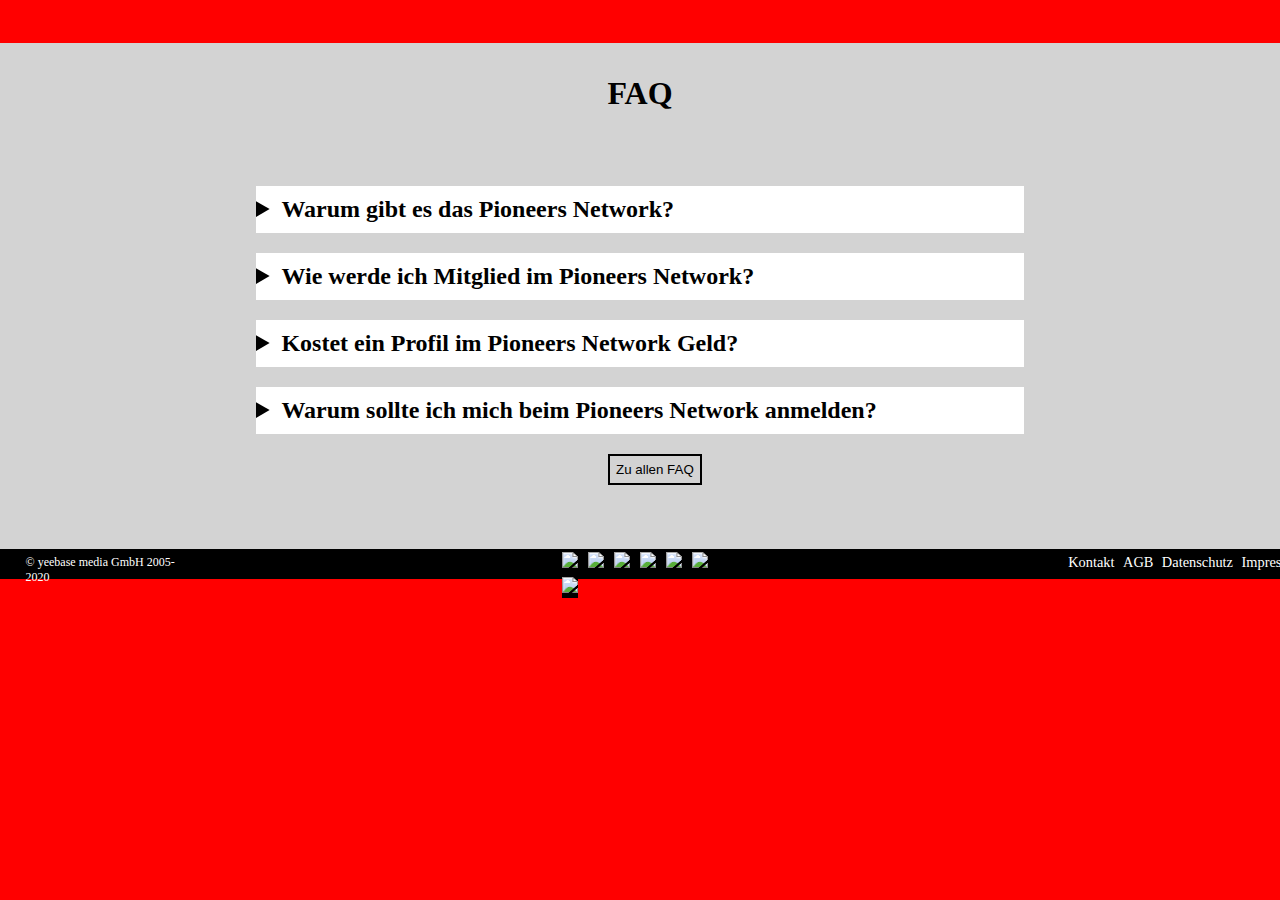
==== index.html @ 5362b107 "implemented footer and faq" ====
<!DOCTYPE html>
<html lang="en">
<head>
    <meta charset="UTF-8">
    <meta name="viewport" content="width=device-width, initial-scale=1.0">
    <meta http-equiv="X-UA-Compatible" content="ie=edge">
    <script src="script.js"></script>
    <title>Document</title>
</head>
<body>
    
</body>
</html>
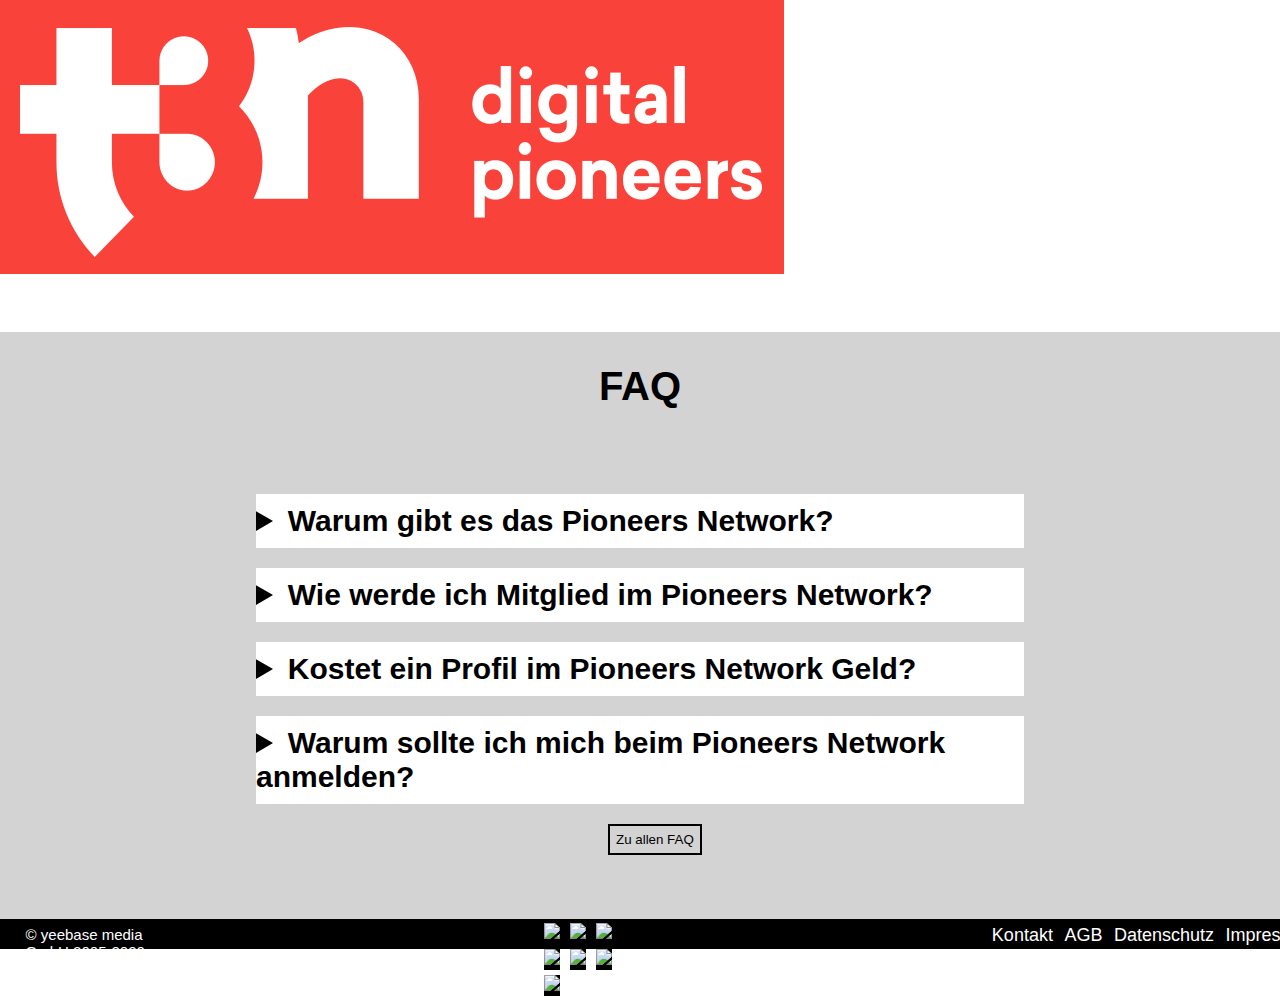
==== commit 4af01920: "removed minimal css-path issus" ====
--- a/index.html
+++ b/index.html
@@ -4,10 +4,10 @@
     <meta charset="UTF-8">
     <meta name="viewport" content="width=device-width, initial-scale=1.0">
     <meta http-equiv="X-UA-Compatible" content="ie=edge">
-    <script src="script.js"></script>
+    <link rel="stylesheet" type='text/css' href="./css/style.css">
     <title>Document</title>
 </head>
 <body>
-    
+    <script src="./js/app.js"></script>
 </body>
 </html>--- a/css/style.css
+++ b/css/style.css
@@ -0,0 +1,116 @@
+* {
+  box-sizing: content-box;
+}
+html {
+  font-size: 20px;
+}
+body {
+  font-size: 1rem;
+  margin: 0;
+  padding: 0;
+  font-family: sans-serif;
+  max-width: 100%;
+  width: 100%;
+}
+@media screen and (max-width: 479px) {
+  nav {
+    max-width: 100%;
+    height: 3.5rem;
+    padding: 0px 1rem;
+    background-color: #f9423a;
+    display: flex;
+    justify-content: space-between;
+  }
+  #logoDiv {
+    height: 3.5rem;
+    width: 5rem;
+    overflow: hidden;
+  }
+  #loginDiv {
+    height: 3.5rem;
+    width: 9rem;
+    background-color: green;
+  }
+  #logoFoto {
+    float: left;
+    width: 5.1rem;
+    height: 1.8rem;
+    padding-top: 17px;
+  }
+}
+#faq {
+  background-color: lightgrey;
+  margin: 0 auto;
+}
+#faq .faq-heading {
+  text-align: center;
+  font-size: 2rem;
+  padding: 2.5% 0;
+}
+#faq details {
+  background-color: white;
+  width: 60%;
+  margin: 0 auto 20px ;
+}
+#faq details summary {
+  font-size: 1.5rem;
+  padding: 10px 0;
+  font-weight: bold;
+}
+#faq details p {
+  margin-bottom: 30px;
+  padding: 10px 10px 40px 30px;
+  font-size: 1.1rem;
+}
+#faq details:hover {
+  margin-top: 10px;
+}
+#faq button {
+  border: 2px solid black;
+  background-color: inherit;
+  padding: 6px;
+  margin-left: auto;
+  margin-left: 47.5%;
+  margin-bottom: 5%;
+}
+#faq button:hover {
+  background-color: #252525;
+  color: white;
+  cursor: pointer;
+}
+#footer {
+  width: 100%;
+  background-color: black;
+  height: 30px;
+  display: flex;
+}
+#footer .footer-copyright {
+  color: white;
+  margin-top: 0.5%;
+  margin-left: 2%;
+  font-size: 0.75rem;
+}
+#footer .footer-socialMediaIcons {
+  display: inline-block;
+  height: 100%;
+  margin: 0.25% 0 0 30%;
+}
+#footer .footer-socialMediaIcons img {
+  background-color: black;
+  height: 70%;
+  margin-right: 10px;
+  display: inline-block;
+}
+#footer .footer-usefulLinks {
+  height: 30px;
+  margin: 0.3% 0 0 27%;
+}
+#footer .footer-usefulLinks a {
+  font-size: 0.9rem;
+  color: white;
+  text-decoration: none;
+  margin-right: 4%;
+}
+#footer .footer-usefulLinks a:hover {
+  text-decoration: underline;
+}
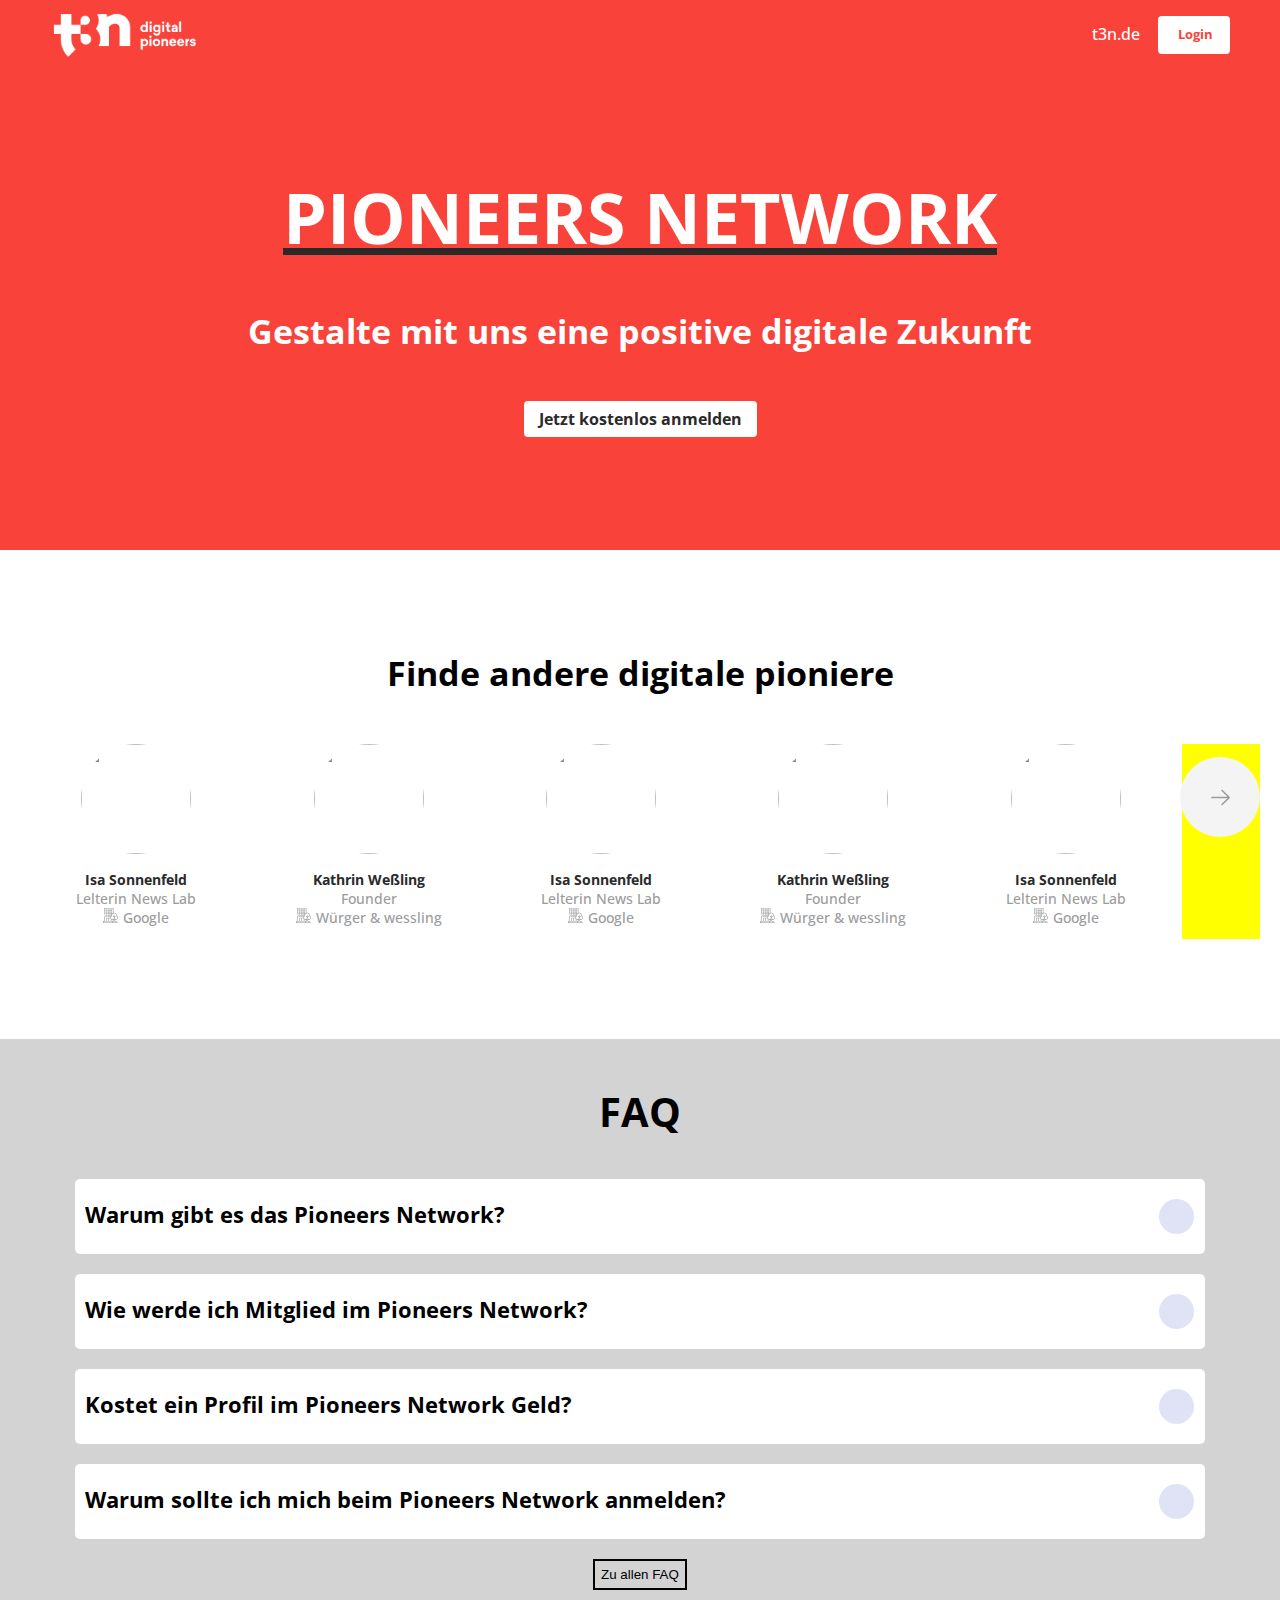
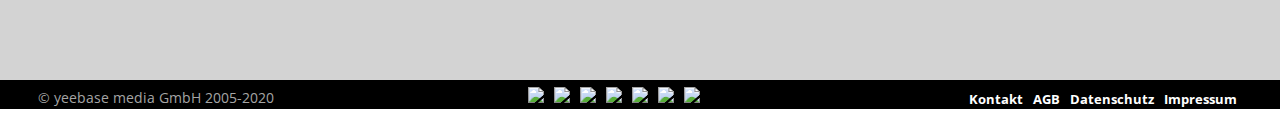
==== commit 3b880848: "to check Pioneer werden" ====
--- a/index.html
+++ b/index.html
@@ -1,11 +1,12 @@
 <!DOCTYPE html>
-<html lang="en">
+<html lang="de">
 <head>
     <meta charset="UTF-8">
     <meta name="viewport" content="width=device-width, initial-scale=1.0">
     <meta http-equiv="X-UA-Compatible" content="ie=edge">
-    <link rel="stylesheet" type='text/css' href="./css/style.css">
-    <title>Document</title>
+    <link href="https://fonts.googleapis.com/css?family=Open+Sans&display=swap" rel="stylesheet">
+    <link rel="stylesheet" href="/css/style.css">
+    <title>Community für digital pioneers |t3n</title>
 </head>
 <body>
     <script src="./js/app.js"></script>
--- a/css/style.css
+++ b/css/style.css
@@ -1,5 +1,5 @@
 * {
-  box-sizing: content-box;
+  box-sizing: border-box;
 }
 html {
   font-size: 20px;
@@ -8,109 +8,1000 @@
   font-size: 1rem;
   margin: 0;
   padding: 0;
-  font-family: sans-serif;
+  font-family: 'Open Sans', sans-serif;
   max-width: 100%;
   width: 100%;
 }
-@media screen and (max-width: 479px) {
-  nav {
-    max-width: 100%;
-    height: 3.5rem;
-    padding: 0px 1rem;
-    background-color: #f9423a;
-    display: flex;
-    justify-content: space-between;
-  }
-  #logoDiv {
-    height: 3.5rem;
-    width: 5rem;
-    overflow: hidden;
-  }
-  #loginDiv {
-    height: 3.5rem;
-    width: 9rem;
-    background-color: green;
-  }
+.NavDefault {
+  max-width: 100%;
+  width: 100%;
+  height: 3.5rem;
+  padding: 0px 1rem;
+  background-color: #f9423a;
+  position: fixed;
+  top: 0;
+  left: 0;
+  display: flex;
+  justify-content: space-between;
+  z-index: 10;
+}
+.LoginButtonDefault {
+  font-weight: bolder;
+  font-size: 0.65rem;
+  width: 3.6rem;
+  height: 1.9rem;
+  background-color: #fff;
+  color: #f9423a;
+  padding: 0.35rem 1rem;
+  line-height: 1.8;
+  border-radius: 4px;
+  border: none;
+  text-decoration: none;
+  cursor: pointer;
+  transition: background-color 0.1s ease-in-out;
+}
+.LoginButtonDefault:hover {
+  background-color: #2a2a2a;
+  color: #fff;
+}
+.LogoDivDefault {
+  height: 3.5rem;
+  width: 5rem;
+}
+.LoginDivDefault {
+  height: 3.5rem;
+  width: 9rem;
+  display: flex;
+  justify-content: flex-end;
+  align-items: center;
+}
+.LogoFotoDefault {
+  float: left;
+  width: 5.1rem;
+  height: 2.7rem;
+  padding-top: 17px;
+  cursor: pointer;
+}
+.NavT3nDefault {
+  font-weight: 500;
+  font-size: 0.8rem;
+  display: block;
+  color: #fff;
+  width: 2.32rem;
+  height: 1.2rem;
+  margin-right: 1rem;
+  text-decoration: none;
+  position: relative;
+}
+.NavT3nDefault:after {
+  content: '';
+  position: absolute;
+  border-bottom: 2px solid #fff;
+  width: 2.4rem;
+  top: 22px;
+  left: 0px;
+  opacity: 0;
+  transition: opacity 0.2s ease-in-out;
+}
+.NavT3nDefault:hover:after {
+  opacity: 1;
+}
+.PioneersDivDefault {
+  background-color: #f9423a;
+  max-width: 100%;
+  margin-top: 68px;
+  background-image: url(https://storage.googleapis.com/t3n-de/pioneers/4e6400c95fea8c09e98157eaa11109062ab7fc18/t3n_pn_hero_transparent_B.png);
+  background-repeat: no-repeat;
+  background-size: cover;
+  background-position-x: center;
+}
+.PioneersDivDefault h1 {
+  margin: 0;
+  color: #fff;
+  text-decoration: underline;
+  text-decoration-color: #2a2a2a;
+  line-height: 1.8;
+  font-weight: bold;
+}
+.PioneersDivDefault h2 {
+  margin: 0;
+  margin-bottom: 1rem;
+  color: #fff;
+}
+.PioneersButtonDefault {
+  font-weight: bolder;
+  color: #2a2a2a;
+  font-size: 0.8rem;
+  width: 9.2rem;
+  height: 1.2rem;
+  padding: 0.35rem 0.75rem;
+  background-color: #fff;
+  border-radius: 4px;
+  border: none;
+  text-decoration: none;
+  cursor: pointer;
+  transition: background-color 0.1s ease-in-out;
+}
+.PioneersButtonDefault:hover {
+  background-color: #2a2a2a;
+  color: #fff;
+}
+.sliderDivDefault {
+  max-width: 100%;
+  background-color: #fff;
+  text-align: center;
+}
+.sliderDivDefault h2 {
+  margin-top: 0;
+}
+.sliderDivDefault #sliderDiv {
+  position: relative;
+  max-width: 65.5rem;
+  margin: 0px auto;
+  background-color: yellow;
+}
+.sliderDivDefault #sliderDiv .sliderButton {
+  width: 4rem;
+  height: 4rem;
+  padding: 0.65rem;
+  border: none;
+  background-color: #f4f4f4;
+  border-radius: 50%;
+  outline: none;
+}
+.sliderDivDefault #sliderDiv .sliderButton:hover {
+  background-color: #2a2a2a;
+  transition: transform 100ms ease-in-out;
+}
+.sliderDivDefault #sliderDiv #leftBtn {
+  position: absolute;
+  top: 13px;
+  left: 0px;
+  background-image: url(../foto/svg/left-arrow-gray.svg);
+  background-size: 25px 25px;
+  background-repeat: no-repeat;
+  background-position: center;
+}
+.sliderDivDefault #sliderDiv #leftBtn:hover {
+  background-image: url(../foto/svg/left-arrow-white.svg);
+  transform: translateX(-2px);
+}
+.sliderDivDefault #sliderDiv #rightBtn {
+  position: absolute;
+  top: 13px;
+  right: 0px;
+  background-image: url(../foto/svg/right-arrow-gray.svg);
+  background-size: 25px 25px;
+  background-repeat: no-repeat;
+  background-position: center;
+}
+.sliderDivDefault #sliderDiv #rightBtn:hover {
+  background-image: url(../foto/svg/right-arrow-white.svg);
+  transform: translateX(2px);
+}
+.sliderDefault {
+  height: 100%;
+  background-color: #fff;
+  margin-right: 3.9rem;
+  margin-left: 3.9rem;
+}
+.sliderDefault > div {
+  display: flex;
+  overflow: hidden;
+}
+.sliderDefault .profilInfos {
+  align-items: center;
+}
+.sliderDefault a {
+  text-align: left;
+  height: 100%;
+  text-decoration: none;
+  display: inline-block;
+}
+.sliderDefault img {
+  border-radius: 50%;
+  display: inline-block;
+  width: 100%;
+  height: auto;
+}
+.sliderDefault h3 {
+  margin: 0.5rem 0px 0px 0px;
+  font-size: 0.7rem;
+  color: #2a2a2a;
+  font-weight: bolder;
+}
+.sliderDefault p {
+  font-weight: 500;
+  margin: 0;
+  padding: 0;
+  color: #9b9b9b;
+}
+.sliderDefault #companyImg:before {
+  content: '';
+  display: inline-block;
+  width: 15px;
+  height: 15px;
+  margin-right: 5px;
+  background-image: url(../foto/svg/architecture-and-city.svg);
+  background-size: 15px 15px;
+  background-repeat: no-repeat;
+}
+/*************************
+* Start CSS
+**************************/
+nav {
+  max-width: 100%;
+  width: 100%;
+  height: 3.5rem;
+  padding: 0px 1rem;
+  background-color: #f9423a;
+  position: fixed;
+  top: 0;
+  left: 0;
+  display: flex;
+  justify-content: space-between;
+  z-index: 10;
+}
+#logoDiv {
+  height: 3.5rem;
+  width: 5rem;
+}
+#loginDiv {
+  height: 3.5rem;
+  width: 9rem;
+  display: flex;
+  justify-content: flex-end;
+  align-items: center;
+}
+#loginDiv #loginButton {
+  font-weight: bolder;
+  font-size: 0.65rem;
+  width: 3.6rem;
+  height: 1.9rem;
+  background-color: #fff;
+  color: #f9423a;
+  padding: 0.35rem 1rem;
+  line-height: 1.8;
+  border-radius: 4px;
+  border: none;
+  text-decoration: none;
+  cursor: pointer;
+  transition: background-color 0.1s ease-in-out;
+}
+#loginDiv #loginButton:hover {
+  background-color: #2a2a2a;
+  color: #fff;
+}
+#logoFoto {
+  float: left;
+  width: 5.1rem;
+  height: 2.7rem;
+  padding-top: 17px;
+  cursor: pointer;
+}
+#pioneersDiv {
+  background-color: #f9423a;
+  max-width: 100%;
+  margin-top: 68px;
+  background-image: url(https://storage.googleapis.com/t3n-de/pioneers/4e6400c95fea8c09e98157eaa11109062ab7fc18/t3n_pn_hero_transparent_B.png);
+  background-repeat: no-repeat;
+  background-size: cover;
+  background-position-x: center;
+}
+#pioneersDiv h1 {
+  margin: 0;
+  color: #fff;
+  text-decoration: underline;
+  text-decoration-color: #2a2a2a;
+  line-height: 1.8;
+  font-weight: bold;
+}
+#pioneersDiv h2 {
+  margin: 0;
+  margin-bottom: 1rem;
+  color: #fff;
+}
+#pioneersButton {
+  font-weight: bolder;
+  color: #2a2a2a;
+  font-size: 0.8rem;
+  width: 9.2rem;
+  height: 1.2rem;
+  padding: 0.35rem 0.75rem;
+  background-color: #fff;
+  border-radius: 4px;
+  border: none;
+  text-decoration: none;
+  cursor: pointer;
+  transition: background-color 0.1s ease-in-out;
+}
+#pioneersButton:hover {
+  background-color: #2a2a2a;
+  color: #fff;
+}
+#sliderDefaultDiv {
+  max-width: 100%;
+  background-color: #fff;
+  text-align: center;
+}
+#sliderDefaultDiv h2 {
+  margin-top: 0;
+}
+#sliderDefaultDiv #sliderDiv {
+  position: relative;
+  max-width: 65.5rem;
+  margin: 0px auto;
+  background-color: yellow;
+}
+#sliderDefaultDiv #sliderDiv .sliderButton {
+  width: 4rem;
+  height: 4rem;
+  padding: 0.65rem;
+  border: none;
+  background-color: #f4f4f4;
+  border-radius: 50%;
+  outline: none;
+}
+#sliderDefaultDiv #sliderDiv .sliderButton:hover {
+  background-color: #2a2a2a;
+  transition: transform 100ms ease-in-out;
+}
+#sliderDefaultDiv #sliderDiv #leftBtn {
+  position: absolute;
+  top: 13px;
+  left: 0px;
+  background-image: url(../foto/svg/left-arrow-gray.svg);
+  background-size: 25px 25px;
+  background-repeat: no-repeat;
+  background-position: center;
+}
+#sliderDefaultDiv #sliderDiv #leftBtn:hover {
+  background-image: url(../foto/svg/left-arrow-white.svg);
+  transform: translateX(-2px);
+}
+#sliderDefaultDiv #sliderDiv #rightBtn {
+  position: absolute;
+  top: 13px;
+  right: 0px;
+  background-image: url(../foto/svg/right-arrow-gray.svg);
+  background-size: 25px 25px;
+  background-repeat: no-repeat;
+  background-position: center;
+}
+#sliderDefaultDiv #sliderDiv #rightBtn:hover {
+  background-image: url(../foto/svg/right-arrow-white.svg);
+  transform: translateX(2px);
+}
+#slider {
+  height: 100%;
+  background-color: #fff;
+  margin-right: 3.9rem;
+  margin-left: 3.9rem;
+}
+#slider > div {
+  display: flex;
+  overflow: hidden;
+}
+#slider .profilInfos {
+  align-items: center;
+}
+#slider a {
+  text-align: left;
+  height: 100%;
+  text-decoration: none;
+  display: inline-block;
+}
+#slider img {
+  border-radius: 50%;
+  display: inline-block;
+  width: 100%;
+  height: auto;
+}
+#slider h3 {
+  margin: 0.5rem 0px 0px 0px;
+  font-size: 0.7rem;
+  color: #2a2a2a;
+  font-weight: bolder;
+}
+#slider p {
+  font-weight: 500;
+  margin: 0;
+  padding: 0;
+  color: #9b9b9b;
+}
+#slider #companyImg:before {
+  content: '';
+  display: inline-block;
+  width: 15px;
+  height: 15px;
+  margin-right: 5px;
+  background-image: url(../foto/svg/architecture-and-city.svg);
+  background-size: 15px 15px;
+  background-repeat: no-repeat;
+}
+@media screen and (min-width: 200px) {
+  #navt3n {
+    display: none;
+  }
+  #pioneersDiv {
+    height: 17.15rem;
+    padding: 2.5rem 1rem;
+    text-align: center;
+  }
+  #pioneersDiv h1 {
+    font-size: 1.6rem;
+    padding: 0px 0px 1rem 0px;
+  }
+  #pioneersDiv h2 {
+    font-size: 1rem;
+  }
+  #sliderDefaultDiv {
+    height: 16.7rem;
+    padding: 2.5rem 1rem;
+    text-align: left;
+  }
+  #sliderDefaultDiv h2 {
+    margin-bottom: 0.9rem;
+    font-size: 1.01rem;
+    height: 2.4rem;
+  }
+  #sliderDefaultDiv #sliderDiv {
+    height: 9.3rem;
+  }
+  #sliderDefaultDiv #sliderDiv #leftBtn {
+    display: none;
+  }
+  #slider {
+    margin-left: 0;
+  }
+  #slider .profilInfos a {
+    width: 5.05rem;
+  }
+  #slider .profilInfos img {
+    width: 3rem;
+    height: 3rem;
+  }
+  #slider .profilInfos p {
+    font-size: 0.6rem;
+  }
+  #slider .profilInfos #position {
+    display: none;
+  }
+}
+@media screen and (min-width: 353px) {
+  #navt3n {
+    display: none;
+  }
+  #pioneersDiv {
+    height: 14.15rem;
+    padding: 2.5rem 1rem;
+    text-align: center;
+  }
+  #pioneersDiv h1 {
+    font-size: 1.6rem;
+  }
+  #pioneersDiv h2 {
+    font-size: 1rem;
+  }
+  #sliderDefaultDiv {
+    height: 16.8rem;
+  }
+  #sliderDefaultDiv h2 {
+    height: 1.2rem;
+  }
+  #sliderDefaultDiv #sliderDiv {
+    height: 9.75rem;
+  }
+  #slider .profilInfos a {
+    width: 6rem;
+  }
+  #slider .profilInfos img {
+    width: 5.5rem;
+    height: 5.5rem;
+  }
+  #slider .profilInfos p {
+    font-size: 0.7rem;
+  }
+}
+@media screen and (min-width: 480px) {
   #logoFoto {
     float: left;
     width: 5.1rem;
-    height: 1.8rem;
+    height: 2.7rem;
     padding-top: 17px;
+    cursor: pointer;
+    height: 2.8rem;
+    width: 5.8rem;
+    padding-top: 15px;
+  }
+  #navt3n {
+    display: none;
+  }
+  #pioneersDiv {
+    height: 21.45rem;
+  }
+  #pioneersDiv h1 {
+    font-size: 3.5rem;
+    line-height: 1.4;
+    padding-bottom: 2.5rem;
+  }
+  #sliderDefaultDiv {
+    height: 15.6rem;
+  }
+  #sliderDefaultDiv #sliderDiv {
+    height: 8.55rem;
+  }
+  #sliderDefaultDiv #sliderDiv #slider a {
+    width: 9.05rem;
+  }
+}
+@media screen and (min-width: 723px) {
+  #pioneersDiv {
+    height: 18.45rem;
+  }
+  #pioneersDiv h1 {
+    padding-top: 1.6rem;
+    padding-bottom: 2.1rem;
+  }
+  #sliderDefaultDiv {
+    height: 15.6rem;
+  }
+  #sliderDefaultDiv #sliderDiv {
+    height: 8.55rem;
+  }
+  #sliderDefaultDiv #sliderDiv #slider a {
+    width: 10.1rem;
+  }
+}
+@media screen and (min-width: 769px) {
+  #logoFoto {
+    width: 7.5rem;
+    height: 3rem;
+    padding-top: 9px;
+  }
+  #navt3n {
+    display: none;
+  }
+  #pioneersDiv {
+    height: 21.4rem;
+  }
+  #pioneersDiv h1 {
+    padding-top: 2.5rem;
+  }
+  #sliderDefaultDiv {
+    padding: 5rem 1rem;
+    height: 21.8rem;
+    text-align: center;
+  }
+  #sliderDefaultDiv #sliderDiv {
+    height: 9.75rem;
+  }
+  #sliderDefaultDiv #sliderDiv #slider a {
+    text-align: center;
+    width: 10.8rem;
+  }
+  #sliderDefaultDiv #sliderDiv #slider #position {
+    display: block;
+  }
+}
+@media screen and (min-width: 981px) {
+  nav {
+    padding: 0px 2.5rem;
+  }
+  #logoFoto {
+    width: 7.5rem;
+    height: 3rem;
+    padding-top: 9px;
+  }
+  #navt3n {
+    font-weight: 500;
+    font-size: 0.8rem;
+    display: block;
+    color: #fff;
+    width: 2.32rem;
+    height: 1.2rem;
+    margin-right: 1rem;
+    text-decoration: none;
+    position: relative;
+  }
+  #navt3n:after {
+    content: '';
+    position: absolute;
+    border-bottom: 2px solid #fff;
+    width: 2.4rem;
+    top: 22px;
+    left: 0px;
+    opacity: 0;
+    transition: opacity 0.2s ease-in-out;
+  }
+  #navt3n:hover:after {
+    opacity: 1;
+  }
+  #pioneersDiv {
+    height: 24.1rem;
+  }
+  #pioneersDiv h2 {
+    font-size: 1.7rem;
+    margin-bottom: 2.5rem;
+  }
+  #sliderDefaultDiv {
+    padding: 5rem 1rem;
+    height: 24.45rem;
+    text-align: center;
+  }
+  #sliderDefaultDiv h2 {
+    font-size: 1.7rem;
+    height: 2.2rem;
+    margin-bottom: 2.5rem;
+  }
+  #sliderDefaultDiv #sliderDiv {
+    height: 9.75rem;
+  }
+}
+@media screen and (min-width: 1116px) {
+  #sliderDefaultDiv #sliderDiv #slider a {
+    width: 10rem;
+  }
+}
+@media screen and (min-width: 1370px) {
+  #sliderDefaultDiv #sliderDiv #leftBtn {
+    display: block;
+  }
+  #sliderDefaultDiv #sliderDiv #slider {
+    margin-left: 3.9rem;
+  }
+  #sliderDefaultDiv #sliderDiv #slider a {
+    width: 11.1rem;
+  }
+}
+.becomePionier-outerSection {
+  background-color: #f9423a;
+}
+@supports not (background-blend-mode: 'multiply') {
+  .becomePionier-outerSection {
+    background-image: url(../media/t3n_Background_Texture_colored.png);
+  }
+}
+@supports (background-blend-mode: 'multiplay') {
+  .becomePionier-outerSection {
+    background-image: url(https://storage.googleapis.com/t3n-de/pioneers/28a287d4da97bf4bdc65935dcb96bcc29a05e33f/t3n_Background_Texture.gif);
+    background-size: cover;
+    background-position-x: center;
+    background-blend-mode: multiply;
+  }
+}
+#becomePionier {
+  color: white;
+  display: flex;
+  justify-content: space-between;
+  padding: 100px 20px 140px;
+  max-width: 1100px;
+  margin: 0 auto;
+}
+#becomePionier .becomePionier-Heading {
+  position: relative;
+  display: flex;
+  height: auto;
+  flex-direction: column;
+  line-height: 90px;
+}
+#becomePionier .becomePionier-Heading span {
+  position: absolute;
+  font-weight: 800;
+  margin: 0 0 5px 7px;
+  font-size: 2.8rem;
+  padding-top: 1px;
+}
+#becomePionier .becomePionier-Heading .heading-head {
+  margin: 6px 0 5px;
+  position: relative;
+  font-size: 3.5rem;
+  font-weight: 600;
+}
+#becomePionier .becomePionier-Heading .heading-head:first-of-type {
+  padding-left: 17px;
+}
+#becomePionier .becomePionier-Heading .heading-head:first-of-type::after {
+  left: 0;
+  width: 61%;
+}
+#becomePionier .becomePionier-Heading .heading-head:nth-of-type(2)::after {
+  width: 95%;
+}
+#becomePionier .becomePionier-Heading .heading-head::after {
+  position: absolute;
+  width: inherit;
+  height: 15px;
+  background-color: black;
+  content: ' ';
+  width: 100%;
+  display: block;
+  top: 77px;
+}
+#becomePionier .becomePionier-textArea {
+  margin: 40px 0 0 0;
+  text-align: left;
+}
+#becomePionier .becomePionier-textArea .textArea-heading {
+  margin: 5% 0 0 0;
+  padding: 0;
+}
+#becomePionier .textArea-text {
+  font-size: 0.7rem;
+}
+#becomePionier .textArea-button {
+  margin: 35px 0;
+  background-color: white;
+  color: black;
+  border-radius: 5px;
+  border: none;
+  width: 200px;
+  font-size: 0.7rem;
+  height: 35px;
+}
+@media screen and (max-width: 980px) {
+  #becomePionier {
+    flex-direction: column;
+  }
+  #becomePionier .becomePionier-Heading {
+    margin-bottom: 30px;
+  }
+  #becomePionier .becomePionier-Heading .heading-head:nth-of-type(1)::after {
+    width: 170px;
+  }
+  #becomePionier .becomePionier-Heading .heading-head:nth-of-type(2)::after {
+    width: 280px;
+  }
+  #becomePionier .becomePionier-Heading .heading-head:nth-of-type(3)::after {
+    width: 290px;
+  }
+}
+@media screen and (min-width: 981px) {
+  .becomePionier-textArea {
+    width: 45%;
+  }
+}
+@media screen and (max-width: 479px) {
+  #becomePionier .becomePionier-Heading {
+    line-height: 40px;
+  }
+  #becomePionier .becomePionier-Heading span {
+    font-size: 1.2rem;
+    padding-top: 4px;
+    margin-left: 4px;
+  }
+  #becomePionier .becomePionier-Heading .heading-head {
+    font-size: 1.5rem;
+  }
+  #becomePionier .becomePionier-Heading .heading-head:nth-of-type(1) {
+    padding-left: 10px;
+  }
+  #becomePionier .becomePionier-Heading .heading-head:nth-of-type(1)::after {
+    width: 75px;
+  }
+  #becomePionier .becomePionier-Heading .heading-head:nth-of-type(2)::after {
+    width: 120px;
+  }
+  #becomePionier .becomePionier-Heading .heading-head:nth-of-type(3)::after {
+    width: 125px;
+  }
+  #becomePionier .becomePionier-Heading .heading-head::after {
+    top: 35px;
+    height: 8px;
   }
 }
 #faq {
   background-color: lightgrey;
   margin: 0 auto;
+  padding-bottom: 2%;
 }
 #faq .faq-heading {
   text-align: center;
   font-size: 2rem;
-  padding: 2.5% 0;
-}
-#faq details {
-  background-color: white;
-  width: 60%;
-  margin: 0 auto 20px ;
-}
-#faq details summary {
-  font-size: 1.5rem;
-  padding: 10px 0;
-  font-weight: bold;
-}
-#faq details p {
-  margin-bottom: 30px;
-  padding: 10px 10px 40px 30px;
+  padding: 45px 0 20px;
+  margin: 0 auto 20px;
+}
+#faq .faq-question {
+  position: relative;
+  background-color: #fff;
+  min-height: 70px;
+  margin: 0 auto 20px;
+  border-radius: 5px;
+}
+#faq .faq-question:hover {
+  box-shadow: 5px 5px 10px 10px #c7c7c7;
+  transition: transform 1s;
+  transform: translateY(-3px);
+}
+#faq .faq-question.open {
+  height: fit-content;
+}
+#faq .faq-question.open .question-answer {
+  display: block;
+}
+#faq .faq-question.open .question-marker svg {
+  transition: transform 0.3s;
+  transform: rotateZ(180deg);
+}
+#faq .faq-question.open a {
+  color: red;
+  text-decoration-line: none;
+}
+#faq .faq-question.closing svg {
+  transition: transform 0.3s;
+  transform: rotateZ(0deg);
+}
+#faq .question-heading {
   font-size: 1.1rem;
-}
-#faq details:hover {
-  margin-top: 10px;
-}
-#faq button {
+  text-align: left;
+  width: 95%;
+  top: -3px;
+  cursor: pointer;
+  display: inline-block;
+  margin: 0 auto 0 10px;
+}
+#faq .question-answer {
+  font-size: 0.7rem;
+  display: none;
+  padding: 0 15px 50px 10px;
+}
+#faq .faq-questHeadContainer {
+  position: relative;
+  padding-top: 20px;
+  display: flex;
+  padding-bottom: 20px;
+}
+#faq .question-marker {
+  background-color: #e0e3f6;
+  border-radius: 50%;
+  display: inline-block;
+  min-width: 35px;
+  max-width: 35px;
+  min-height: 35px;
+  max-height: 35px;
+  margin: auto;
+  margin-right: 1%;
+  margin-left: 1%;
+}
+#faq .question-marker:hover svg {
+  background-image: url(../foto/svg/triangle_hover.svg);
+}
+#faq .question-marker svg {
+  background-image: url(../foto/svg/triangle.svg);
+  width: 20px;
+  height: 20px;
+  position: relative;
+  top: 8px;
+  left: 20%;
+}
+#faq .question-marker svg path {
+  fill: grey;
+}
+#faq .question-marker:hover {
+  background-color: black;
+}
+button {
+  display: block;
   border: 2px solid black;
   background-color: inherit;
   padding: 6px;
-  margin-left: auto;
-  margin-left: 47.5%;
-  margin-bottom: 5%;
-}
-#faq button:hover {
+  margin: 0 auto 5% auto;
+}
+button:hover {
   background-color: #252525;
   color: white;
   cursor: pointer;
 }
+@media screen and (min-width: 1150px) {
+  #faq .faq-question {
+    width: 1130px;
+  }
+}
+@media screen and (min-width: 981px) {
+  .faq-question {
+    width: 98%;
+  }
+}
+@media screen and (max-width: 980px) {
+  #faq .faq-heading {
+    margin-bottom: 0;
+    font-size: 1rem;
+  }
+  #faq .faq-question {
+    width: 90%;
+  }
+}
+@media screen and (max-width: 769px) {
+  .faq-heading {
+    text-align: left !important;
+    margin-left: 5% !important;
+  }
+}
 #footer {
-  width: 100%;
   background-color: black;
-  height: 30px;
+  height: auto;
   display: flex;
+  flex: auto;
+  flex-direction: row;
+  justify-content: space-between;
+  padding: 0 3%;
 }
 #footer .footer-copyright {
-  color: white;
+  color: #a5a5a5;
+  font-size: 0.7rem;
+  padding-top: 8px;
+}
+#footer .footer-socialMediaIcons {
+  margin-top: 0.2%;
+}
+#footer .footer-socialMediaIcons img {
+  height: 28px;
+  width: auto;
   margin-top: 0.5%;
-  margin-left: 2%;
-  font-size: 0.75rem;
-}
-#footer .footer-socialMediaIcons {
-  display: inline-block;
-  height: 100%;
-  margin: 0.25% 0 0 30%;
-}
-#footer .footer-socialMediaIcons img {
-  background-color: black;
-  height: 70%;
   margin-right: 10px;
-  display: inline-block;
+}
+#footer .usefulLinks-outer {
+  flex-direction: row;
+  display: flex;
+  font-weight: bold;
+  font-size: 0.65rem;
+  height: inherit;
+  padding-top: 0;
 }
 #footer .footer-usefulLinks {
-  height: 30px;
-  margin: 0.3% 0 0 27%;
-}
-#footer .footer-usefulLinks a {
-  font-size: 0.9rem;
+  list-style-type: none;
+  padding: 0;
+  padding-top: 10px;
+  margin: 0;
+}
+#footer .footer-usefulLinks li {
+  display: inline;
+  padding: 0;
+  margin: 0;
+}
+#footer .footer-usefulLinks li a {
+  padding: 5px;
   color: white;
   text-decoration: none;
-  margin-right: 4%;
-}
-#footer .footer-usefulLinks a:hover {
+}
+#footer .footer-usefulLinks li a:hover {
   text-decoration: underline;
 }
+@media screen and (max-width: 980px) {
+  #footer {
+    flex-direction: column;
+    padding: 20px 0 !important;
+  }
+  #footer .footer-copyright,
+  #footer .footer-socialMediaIcons,
+  #footer .footer-usefulLinks,
+  #footer .usefulLinks-outer {
+    margin: 0 auto;
+  }
+  #footer .footer-usefulLinks {
+    padding-top: 0;
+  }
+  #footer .footer-usefulLinks a {
+    padding: 0 12px !important;
+  }
+  #footer .footer-copyright {
+    order: 1;
+    padding-bottom: 1%;
+  }
+}
+@media screen and (max-width: 380px) {
+  #footer {
+    flex-direction: column;
+  }
+  #footer .footer-usefulLinks {
+    flex-wrap: wrap;
+    display: flex;
+    padding: 10px 10px;
+  }
+  #footer .footer-usefulLinks li {
+    flex: 0 0 50%;
+  }
+  #footer .footer-usefulLinks li:nth-of-type(odd) {
+    text-align: right;
+  }
+}
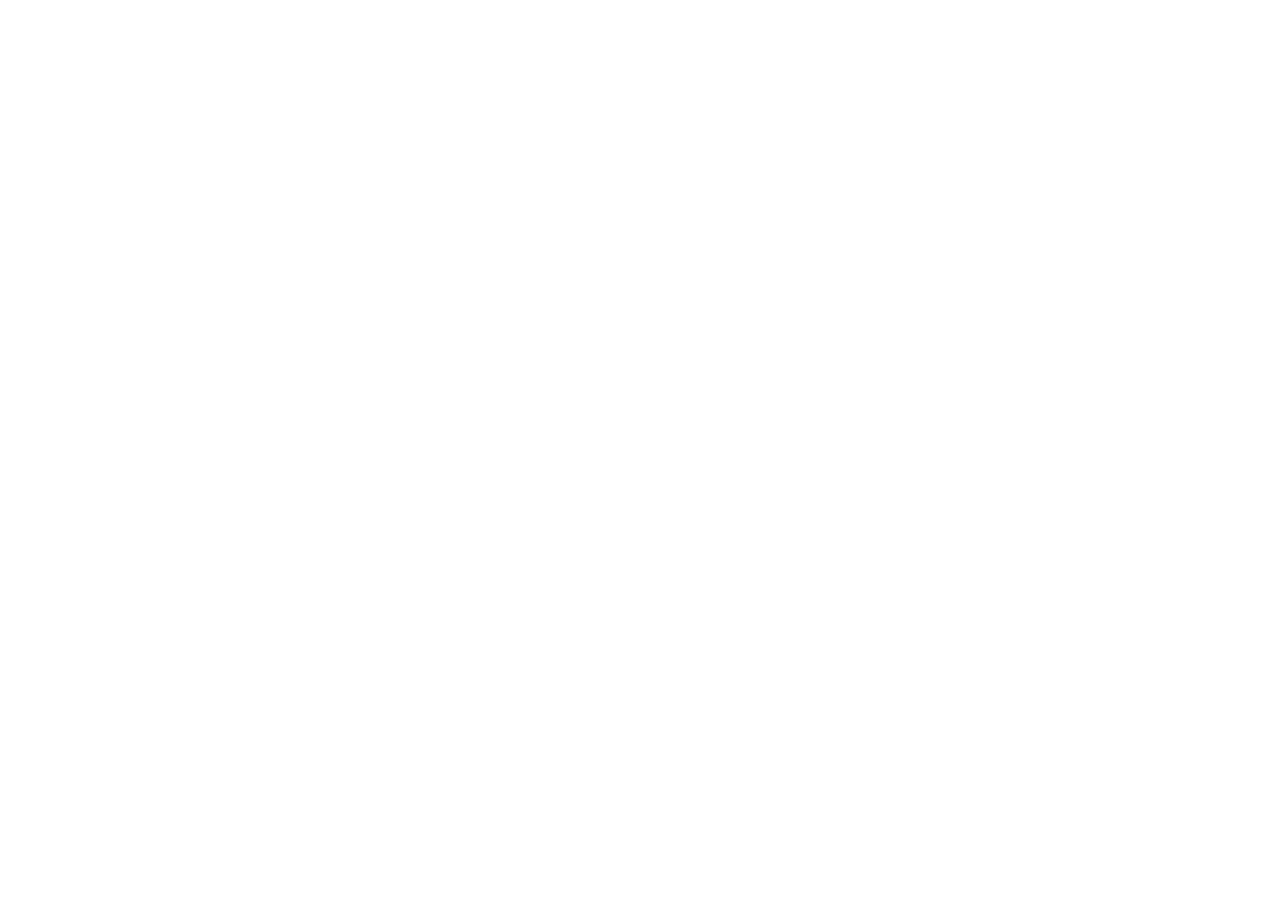
==== commit 05124af4: "after Review" ====
--- a/index.html
+++ b/index.html
@@ -3,12 +3,12 @@
 <head>
     <meta charset="UTF-8">
     <meta name="viewport" content="width=device-width, initial-scale=1.0">
-    <meta http-equiv="X-UA-Compatible" content="ie=edge">
+    <meta httpl-equiv="X-UA-Compatible" content="ie=edge">
     <link href="https://fonts.googleapis.com/css?family=Open+Sans&display=swap" rel="stylesheet">
-    <link rel="stylesheet" href="/css/style.css">
+    <link rel="stylesheet" href="./css/style.css">
     <title>Community für digital pioneers |t3n</title>
 </head>
 <body>
-    <script src="./js/app.js"></script>
+    <script src="./js/app.js" type="module"></script>
 </body>
 </html>--- a/css/style.css
+++ b/css/style.css
@@ -1,18 +1,231 @@
-* {
-  box-sizing: border-box;
-}
-html {
-  font-size: 20px;
-}
-body {
-  font-size: 1rem;
+#faq {
+  background-color: lightgrey;
+  margin: 0 auto;
+  padding-bottom: 2%;
+}
+#faq .faq-heading {
+  text-align: center;
+  font-size: 2rem;
+  padding: 45px 0 20px;
+  margin: 0 auto 20px;
+}
+#faq .faq-question {
+  position: relative;
+  max-height: 0;
+  background-color: #fff;
+  min-height: 70px;
+  margin: 0 auto 20px;
+  border-radius: 5px;
+}
+#faq .faq-question:hover {
+  box-shadow: 5px 5px 10px 10px #c7c7c7;
+  transition: transform 0.3s;
+  transform: translateY(-3px);
+}
+#faq .faq-question.open {
+  max-height: 500px;
+  transition: max-height 0.75s ease-in-out;
+}
+#faq .faq-question.open .question-answer {
+  display: block;
+}
+#faq .faq-question.open .question-marker svg {
+  transition: transform 0.3s;
+  transform: rotateZ(180deg);
+}
+#faq .faq-question.open a {
+  color: red;
+  text-decoration-line: none;
+}
+#faq .faq-question.closing {
+  transition: max-height 0.5s ease-in-out;
+}
+#faq .faq-question.closing svg {
+  transition: transform 0.3s;
+  transform: rotateZ(0deg);
+}
+#faq .question-heading {
+  font-size: 1.1rem;
+  text-align: left;
+  width: 95%;
+  top: -3px;
+  cursor: pointer;
+  display: inline-block;
+  margin: 0 auto 0 10px;
+}
+#faq .question-answer {
+  font-size: 0.7rem;
+  display: none;
+  padding: 0 15px 50px 10px;
+}
+#faq .faq-questHeadContainer {
+  position: relative;
+  padding-top: 20px;
+  display: flex;
+  padding-bottom: 20px;
+}
+#faq .question-marker {
+  background-color: #e0e3f6;
+  border-radius: 50%;
+  display: inline-block;
+  min-width: 35px;
+  max-width: 35px;
+  min-height: 35px;
+  max-height: 35px;
+  margin: auto;
+  margin-right: 1%;
+  margin-left: 1%;
+  cursor: pointer;
+}
+#faq .question-marker:hover svg {
+  background-image: url(../foto/svg/triangle_hover.svg);
+}
+#faq .question-marker svg {
+  background-image: url(../foto/svg/triangle.svg);
+  width: 20px;
+  height: 20px;
+  position: relative;
+  top: 8px;
+  left: 20%;
+}
+#faq .question-marker svg path {
+  fill: grey;
+}
+#faq .question-marker:hover {
+  background-color: black;
+}
+button {
+  display: block;
+  border: 2px solid black;
+  background-color: inherit;
+  padding: 6px;
+  margin: 0 auto 5% auto;
+}
+button:hover {
+  background-color: #252525;
+  color: white;
+  cursor: pointer;
+}
+@media screen and (min-width: 1150px) {
+  #faq .faq-question {
+    width: 1130px;
+  }
+}
+@media screen and (min-width: 981px) {
+  .faq-question {
+    width: 98%;
+  }
+}
+@media screen and (max-width: 980px) {
+  #faq .faq-heading {
+    margin-bottom: 0;
+    font-size: 1rem;
+  }
+  #faq .faq-question {
+    width: 90%;
+  }
+}
+@media screen and (max-width: 769px) {
+  .faq-heading {
+    text-align: left !important;
+    margin-left: 5% !important;
+  }
+}
+#footer {
+  box-sizing: content-box !important;
+  background-color: black;
+  height: auto;
+  display: flex;
+  flex-direction: row;
+  justify-content: space-between;
+  padding: 0 3%;
+}
+#footer .footer-copyright {
+  color: #a5a5a5;
+  font-size: 0.7rem;
+  padding-top: 8px;
+}
+#footer .footer-socialMediaIcons {
+  margin-top: 0.2%;
+}
+#footer .footer-socialMediaIcons .image-container {
+  height: 28px;
+  width: 28px;
+  top: 0;
+}
+#footer .footer-socialMediaIcons .image-container img {
+  width: inherit;
+  height: inherit;
+  margin-top: 0.5%;
+  margin-right: 10px;
+}
+#footer .usefulLinks-outer {
+  flex-direction: row;
+  display: flex;
+  font-weight: bold;
+  font-size: 0.65rem;
+  height: inherit;
+  padding-top: 0;
+}
+#footer .footer-usefulLinks {
+  list-style-type: none;
+  padding: 0;
+  padding-top: 10px;
   margin: 0;
+}
+#footer .footer-usefulLinks li {
+  display: inline;
   padding: 0;
-  font-family: 'Open Sans', sans-serif;
-  max-width: 100%;
-  width: 100%;
+  margin: 0;
+}
+#footer .footer-usefulLinks li a {
+  padding: 5px;
+  color: white;
+  text-decoration: none;
+}
+#footer .footer-usefulLinks li a:hover {
+  text-decoration: underline;
+}
+@media screen and (max-width: 980px) {
+  #footer {
+    flex-direction: column;
+    padding: 20px 0 !important;
+  }
+  #footer .footer-copyright,
+  #footer .footer-socialMediaIcons,
+  #footer .footer-usefulLinks,
+  #footer .usefulLinks-outer {
+    margin: 0 auto;
+  }
+  #footer .footer-usefulLinks {
+    padding-top: 0;
+  }
+  #footer .footer-usefulLinks a {
+    padding: 0 12px !important;
+  }
+  #footer .footer-copyright {
+    order: 1;
+    padding-bottom: 1%;
+  }
+}
+@media screen and (max-width: 380px) {
+  #footer {
+    flex-direction: column;
+  }
+  #footer .footer-usefulLinks {
+    flex-wrap: wrap;
+    display: flex;
+    padding: 10px 10px;
+  }
+  #footer .footer-usefulLinks li {
+    flex: 0 0 50%;
+  }
+  #footer .footer-usefulLinks li:nth-of-type(odd) {
+    text-align: right;
+  }
 }
 .NavDefault {
+  box-sizing: border-box !important;
   max-width: 100%;
   width: 100%;
   height: 3.5rem;
@@ -86,6 +299,135 @@
 .NavT3nDefault:hover:after {
   opacity: 1;
 }
+nav {
+  box-sizing: border-box !important;
+  max-width: 100%;
+  width: 100%;
+  height: 3.5rem;
+  padding: 0px 1rem;
+  background-color: #f9423a;
+  position: fixed;
+  top: 0;
+  left: 0;
+  display: flex;
+  justify-content: space-between;
+  z-index: 10;
+}
+#nav_logoDiv {
+  height: 3.5rem;
+  width: 5rem;
+}
+#nav_loginDiv {
+  height: 3.5rem;
+  width: 9rem;
+  display: flex;
+  justify-content: flex-end;
+  align-items: center;
+}
+#nav_loginDiv #nav_loginButton {
+  font-weight: bolder;
+  font-size: 0.65rem;
+  width: 3.6rem;
+  height: 1.9rem;
+  background-color: #fff;
+  color: #f9423a;
+  padding: 0.35rem 1rem;
+  line-height: 1.8;
+  border-radius: 4px;
+  border: none;
+  text-decoration: none;
+  cursor: pointer;
+  transition: background-color 0.1s ease-in-out;
+}
+#nav_loginDiv #nav_loginButton:hover {
+  background-color: #2a2a2a;
+  color: #fff;
+}
+#nav_logoFoto {
+  float: left;
+  width: 5.1rem;
+  height: 2.7rem;
+  padding-top: 17px;
+  cursor: pointer;
+}
+@media screen and (min-width: 200px) {
+  #nav_t3n {
+    display: none;
+  }
+}
+@media screen and (min-width: 353px) {
+  #nav_t3n {
+    display: none;
+  }
+}
+@media screen and (min-width: 480px) {
+  #nav_logoFoto {
+    height: 2.8rem;
+    width: 5.8rem;
+    padding-top: 15px;
+  }
+  #nav_t3n {
+    display: none;
+  }
+}
+@media screen and (min-width: 769px) {
+  #nav_logoFoto {
+    width: 7.5rem;
+    height: 3rem;
+    padding-top: 9px;
+  }
+  #nav_t3n {
+    display: none;
+  }
+}
+@media screen and (min-width: 981px) {
+  nav {
+    padding: 0px 2.5rem;
+  }
+  #nav_logoFoto {
+    width: 7.5rem;
+    height: 3rem;
+    padding-top: 9px;
+  }
+  #nav_t3n {
+    font-weight: 500;
+    font-size: 0.8rem;
+    display: block;
+    color: #fff;
+    width: 2.32rem;
+    height: 1.2rem;
+    margin-right: 1rem;
+    text-decoration: none;
+    position: relative;
+  }
+  #nav_t3n:after {
+    content: '';
+    position: absolute;
+    border-bottom: 2px solid #fff;
+    width: 2.4rem;
+    top: 22px;
+    left: 0px;
+    opacity: 0;
+    transition: opacity 0.2s ease-in-out;
+  }
+  #nav_t3n:hover:after {
+    opacity: 1;
+  }
+}
+* {
+  box-sizing: border-box;
+}
+html {
+  font-size: 20px;
+}
+body {
+  font-size: 1rem;
+  margin: 0;
+  padding: 0;
+  font-family: 'Open Sans', sans-serif;
+  max-width: 100%;
+  width: 100%;
+}
 .PioneersDivDefault {
   background-color: #f9423a;
   max-width: 100%;
@@ -96,12 +438,21 @@
   background-position-x: center;
 }
 .PioneersDivDefault h1 {
+  display: inline-block;
+  position: relative;
   margin: 0;
   color: #fff;
-  text-decoration: underline;
-  text-decoration-color: #2a2a2a;
   line-height: 1.8;
   font-weight: bold;
+}
+.PioneersDivDefault h1:after {
+  content: "";
+  position: absolute;
+  top: 45px;
+  background-color: #2a2a2a;
+  display: block;
+  width: 100%;
+  height: 8px;
 }
 .PioneersDivDefault h2 {
   margin: 0;
@@ -138,7 +489,6 @@
   position: relative;
   max-width: 65.5rem;
   margin: 0px auto;
-  background-color: yellow;
 }
 .sliderDivDefault #sliderDiv .sliderButton {
   width: 4rem;
@@ -148,10 +498,10 @@
   background-color: #f4f4f4;
   border-radius: 50%;
   outline: none;
+  transition: all 150ms ease-in-out;
 }
 .sliderDivDefault #sliderDiv .sliderButton:hover {
   background-color: #2a2a2a;
-  transition: transform 100ms ease-in-out;
 }
 .sliderDivDefault #sliderDiv #leftBtn {
   position: absolute;
@@ -166,6 +516,13 @@
   background-image: url(../foto/svg/left-arrow-white.svg);
   transform: translateX(-2px);
 }
+.sliderDivDefault #sliderDiv #leftBtn:focus:not(:hover) {
+  width: 95px;
+  height: 95px;
+  background-color: #2a2a2a;
+  background-image: url(../foto/svg/left-arrow-white.svg);
+  transform: translateX(-10px);
+}
 .sliderDivDefault #sliderDiv #rightBtn {
   position: absolute;
   top: 13px;
@@ -179,26 +536,40 @@
   background-image: url(../foto/svg/right-arrow-white.svg);
   transform: translateX(2px);
 }
+.sliderDivDefault #sliderDiv #rightBtn:focus:not(:hover) {
+  width: 95px;
+  height: 95px;
+  background-color: #2a2a2a;
+  background-image: url(../foto/svg/right-arrow-white.svg);
+  transform: translateX(10px);
+}
 .sliderDefault {
   height: 100%;
   background-color: #fff;
+  overflow: hidden;
   margin-right: 3.9rem;
   margin-left: 3.9rem;
 }
 .sliderDefault > div {
   display: flex;
-  overflow: hidden;
-}
-.sliderDefault .profilInfos {
-  align-items: center;
 }
 .sliderDefault a {
+  padding-top: 7px;
   text-align: left;
   height: 100%;
   text-decoration: none;
   display: inline-block;
+  transition: all 100ms ease-in-out;
+  -khtml-user-select: none;
+  -o-user-select: none;
+  -moz-user-select: none;
+  -webkit-user-select: none;
+}
+.sliderDefault a:hover {
+  transform: translateY(-3px);
 }
 .sliderDefault img {
+  user-select: none;
   border-radius: 50%;
   display: inline-block;
   width: 100%;
@@ -226,59 +597,76 @@
   background-size: 15px 15px;
   background-repeat: no-repeat;
 }
+.teileDeinWissenDefault {
+  width: 100%;
+  max-width: 100%;
+  height: auto;
+  background-color: #f4f4f4;
+}
+.teileDeinWissenDefault #section3_middleDiv {
+  margin: 0 auto;
+  height: 100%;
+  padding: 5rem 1rem;
+  display: flex;
+  flex-direction: column;
+}
+.teileDeinWissenDefault #section3_middleDiv .section3_insideDiv {
+  width: 100%;
+}
+.teileDeinWissenDefault .section3_lists {
+  font-size: 0.75rem;
+  font-weight: 400;
+  padding-bottom: 0.9rem;
+}
+.teileDeinWissenDefault ul {
+  margin-top: 2rem;
+  padding-left: 2rem;
+  padding-bottom: 0.8rem;
+}
+.pioneersInListenDefault {
+  background-color: #fff;
+  height: auto;
+}
+.pioneersInListenDefault #section4_middleDiv {
+  display: flex;
+  margin: 0 auto;
+  width: 100%;
+}
+.pioneersInListenDefault #section4_middleDiv .section4_insideDiv {
+  flex: 1;
+}
+.pioneersInListenDefault #section4_middleDiv #section4_listDiv {
+  display: flex;
+}
+.pioneersInListenDefault #section4_middleDiv #section4_listDiv .section4_uls {
+  flex: 1;
+  display: flex;
+  flex-direction: column;
+  font-weight: bolder;
+}
+.pioneersInListenDefault #section4_middleDiv #section4_listDiv .section4_uls .section4_profilLists {
+  display: flex;
+}
+.pioneersInListenDefault #section4_middleDiv #section4_listDiv .section4_uls .section4_profilLists img {
+  border-radius: 50%;
+}
+.pioneersInListenDefault #section4_middleDiv #section4_listDiv a {
+  color: #f9423a;
+}
+.lassDichInspirierenDefault {
+  background-color: #f4f4f4;
+  height: auto;
+  width: 100%;
+}
+.lassDichInspirierenDefault #section5_middleDiv {
+  display: flex;
+}
+.lassDichInspirierenDefault #section5_middleDiv .section5_insideDiv {
+  flex: 1;
+}
 /*************************
 * Start CSS
 **************************/
-nav {
-  max-width: 100%;
-  width: 100%;
-  height: 3.5rem;
-  padding: 0px 1rem;
-  background-color: #f9423a;
-  position: fixed;
-  top: 0;
-  left: 0;
-  display: flex;
-  justify-content: space-between;
-  z-index: 10;
-}
-#logoDiv {
-  height: 3.5rem;
-  width: 5rem;
-}
-#loginDiv {
-  height: 3.5rem;
-  width: 9rem;
-  display: flex;
-  justify-content: flex-end;
-  align-items: center;
-}
-#loginDiv #loginButton {
-  font-weight: bolder;
-  font-size: 0.65rem;
-  width: 3.6rem;
-  height: 1.9rem;
-  background-color: #fff;
-  color: #f9423a;
-  padding: 0.35rem 1rem;
-  line-height: 1.8;
-  border-radius: 4px;
-  border: none;
-  text-decoration: none;
-  cursor: pointer;
-  transition: background-color 0.1s ease-in-out;
-}
-#loginDiv #loginButton:hover {
-  background-color: #2a2a2a;
-  color: #fff;
-}
-#logoFoto {
-  float: left;
-  width: 5.1rem;
-  height: 2.7rem;
-  padding-top: 17px;
-  cursor: pointer;
-}
 #pioneersDiv {
   background-color: #f9423a;
   max-width: 100%;
@@ -289,12 +677,21 @@
   background-position-x: center;
 }
 #pioneersDiv h1 {
+  display: inline-block;
+  position: relative;
   margin: 0;
   color: #fff;
-  text-decoration: underline;
-  text-decoration-color: #2a2a2a;
   line-height: 1.8;
   font-weight: bold;
+}
+#pioneersDiv h1:after {
+  content: "";
+  position: absolute;
+  top: 45px;
+  background-color: #2a2a2a;
+  display: block;
+  width: 100%;
+  height: 8px;
 }
 #pioneersDiv h2 {
   margin: 0;
@@ -331,7 +728,6 @@
   position: relative;
   max-width: 65.5rem;
   margin: 0px auto;
-  background-color: yellow;
 }
 #sliderDefaultDiv #sliderDiv .sliderButton {
   width: 4rem;
@@ -341,10 +737,10 @@
   background-color: #f4f4f4;
   border-radius: 50%;
   outline: none;
+  transition: all 150ms ease-in-out;
 }
 #sliderDefaultDiv #sliderDiv .sliderButton:hover {
   background-color: #2a2a2a;
-  transition: transform 100ms ease-in-out;
 }
 #sliderDefaultDiv #sliderDiv #leftBtn {
   position: absolute;
@@ -359,6 +755,13 @@
   background-image: url(../foto/svg/left-arrow-white.svg);
   transform: translateX(-2px);
 }
+#sliderDefaultDiv #sliderDiv #leftBtn:focus:not(:hover) {
+  width: 95px;
+  height: 95px;
+  background-color: #2a2a2a;
+  background-image: url(../foto/svg/left-arrow-white.svg);
+  transform: translateX(-10px);
+}
 #sliderDefaultDiv #sliderDiv #rightBtn {
   position: absolute;
   top: 13px;
@@ -372,26 +775,40 @@
   background-image: url(../foto/svg/right-arrow-white.svg);
   transform: translateX(2px);
 }
+#sliderDefaultDiv #sliderDiv #rightBtn:focus:not(:hover) {
+  width: 95px;
+  height: 95px;
+  background-color: #2a2a2a;
+  background-image: url(../foto/svg/right-arrow-white.svg);
+  transform: translateX(10px);
+}
 #slider {
   height: 100%;
   background-color: #fff;
+  overflow: hidden;
   margin-right: 3.9rem;
   margin-left: 3.9rem;
 }
 #slider > div {
   display: flex;
-  overflow: hidden;
-}
-#slider .profilInfos {
-  align-items: center;
 }
 #slider a {
+  padding-top: 7px;
   text-align: left;
   height: 100%;
   text-decoration: none;
   display: inline-block;
+  transition: all 100ms ease-in-out;
+  -khtml-user-select: none;
+  -o-user-select: none;
+  -moz-user-select: none;
+  -webkit-user-select: none;
+}
+#slider a:hover {
+  transform: translateY(-3px);
 }
 #slider img {
+  user-select: none;
   border-radius: 50%;
   display: inline-block;
   width: 100%;
@@ -419,10 +836,97 @@
   background-size: 15px 15px;
   background-repeat: no-repeat;
 }
+#teileDeinWissen {
+  width: 100%;
+  max-width: 100%;
+  height: auto;
+  background-color: #f4f4f4;
+}
+#teileDeinWissen #section3_middleDiv {
+  margin: 0 auto;
+  height: 100%;
+  padding: 5rem 1rem;
+  display: flex;
+  flex-direction: column;
+}
+#teileDeinWissen #section3_middleDiv .section3_insideDiv {
+  width: 100%;
+}
+#teileDeinWissen .section3_lists {
+  font-size: 0.75rem;
+  font-weight: 400;
+  padding-bottom: 0.9rem;
+}
+#teileDeinWissen ul {
+  margin-top: 2rem;
+  padding-left: 2rem;
+  padding-bottom: 0.8rem;
+}
+#section3_button {
+  font-weight: bolder;
+  color: #2a2a2a;
+  font-size: 0.8rem;
+  width: 9.2rem;
+  height: 1.2rem;
+  padding: 0.35rem 0.75rem;
+  background-color: #fff;
+  border-radius: 4px;
+  border: none;
+  text-decoration: none;
+  cursor: pointer;
+  transition: background-color 0.1s ease-in-out;
+  background-color: #2a2a2a;
+  color: #fff;
+}
+#section3_button:hover {
+  background-color: #2a2a2a;
+  color: #fff;
+}
+#section3_button:hover {
+  background-color: #f9423a;
+}
+#pioneersInListen {
+  background-color: #fff;
+  height: auto;
+}
+#pioneersInListen #section4_middleDiv {
+  display: flex;
+  margin: 0 auto;
+  width: 100%;
+}
+#pioneersInListen #section4_middleDiv .section4_insideDiv {
+  flex: 1;
+}
+#pioneersInListen #section4_middleDiv #section4_listDiv {
+  display: flex;
+}
+#pioneersInListen #section4_middleDiv #section4_listDiv .section4_uls {
+  flex: 1;
+  display: flex;
+  flex-direction: column;
+  font-weight: bolder;
+}
+#pioneersInListen #section4_middleDiv #section4_listDiv .section4_uls .section4_profilLists {
+  display: flex;
+}
+#pioneersInListen #section4_middleDiv #section4_listDiv .section4_uls .section4_profilLists img {
+  border-radius: 50%;
+}
+#pioneersInListen #section4_middleDiv #section4_listDiv a {
+  color: #f9423a;
+}
+#lassDichInspirieren {
+  background-color: #f4f4f4;
+  height: auto;
+  width: 100%;
+}
+#lassDichInspirieren #section5_middleDiv {
+  display: flex;
+}
+#lassDichInspirieren #section5_middleDiv .section5_insideDiv {
+  flex: 1;
+}
 @media screen and (min-width: 200px) {
-  #navt3n {
-    display: none;
-  }
   #pioneersDiv {
     height: 17.15rem;
     padding: 2.5rem 1rem;
@@ -430,9 +934,9 @@
   }
   #pioneersDiv h1 {
     font-size: 1.6rem;
-    padding: 0px 0px 1rem 0px;
   }
   #pioneersDiv h2 {
+    margin-top: 1rem;
     font-size: 1rem;
   }
   #sliderDefaultDiv {
@@ -454,9 +958,6 @@
   #slider {
     margin-left: 0;
   }
-  #slider .profilInfos a {
-    width: 5.05rem;
-  }
   #slider .profilInfos img {
     width: 3rem;
     height: 3rem;
@@ -467,11 +968,123 @@
   #slider .profilInfos #position {
     display: none;
   }
+  #teileDeinWissen {
+    min-height: 35.95rem;
+    padding: 2.5rem 1rem;
+  }
+  #teileDeinWissen #section3_middleDiv {
+    padding: 0px;
+  }
+  #teileDeinWissen #section3_imgDiv {
+    margin: 1rem 0.5rem;
+    min-height: 9.2rem;
+  }
+  #teileDeinWissen #section3_listDiv {
+    margin: 1rem 0;
+    min-height: 17.7rem;
+  }
+  #teileDeinWissen img {
+    width: 100%;
+    max-width: 30rem;
+    height: auto;
+  }
+  #teileDeinWissen h3 {
+    font-weight: bolder;
+    font-size: 1.2rem;
+  }
+  #section4_middleDiv {
+    padding: 2.5rem 0.9rem;
+    margin: 0 auto;
+    width: 100%;
+    height: 28.39em;
+    max-height: 30rem;
+    flex-direction: column;
+  }
+  #section4_middleDiv #section4_listDiv {
+    margin-bottom: 1rem;
+  }
+  #section4_middleDiv #section4_listDiv .section4_uls {
+    border: 6px solid lightgrey;
+    padding: 0 0 0 0.4rem;
+    margin: 0.5rem 0 0 0;
+  }
+  #section4_middleDiv #section4_listDiv .section4_uls .section4_profilLists {
+    padding-bottom: 11px;
+  }
+  #section4_middleDiv #section4_listDiv .section4_uls .section4_profilLists img {
+    width: 1.2rem;
+    height: 1.2rem;
+  }
+  #section4_middleDiv #section4_listDiv .section4_uls .section4_profilLists p {
+    font-size: 0.5rem;
+    margin: 0;
+    padding-top: 4px;
+    padding-left: 4px;
+  }
+  #section4_middleDiv #section4_listDiv .section4_uls h3 {
+    font-size: 0.6rem;
+    margin-top: 4px;
+  }
+  #section4_middleDiv #section4_listDiv .section4_uls a {
+    font-size: 0.5rem;
+  }
+  #section4_middleDiv #section4_textDiv {
+    margin-top: 1rem;
+    display: flex;
+    flex-direction: column;
+  }
+  #section4_middleDiv #section4_textDiv h2 {
+    margin: 0;
+    text-align: left;
+    font-size: 1.6rem;
+    margin: 0.3rem 0 0.25rem 0.25rem;
+    position: relative;
+  }
+  #section4_middleDiv #section4_textDiv h2:after {
+    content: "";
+    position: absolute;
+    top: 40px;
+    background-color: #f9423a;
+    display: block;
+    width: 7.2rem;
+    height: 8px;
+  }
+  #section4_middleDiv #section4_textDiv h2:last-child:after {
+    width: 5.7rem;
+  }
+  #section5_middleDiv {
+    padding: 2rem 1rem;
+    flex-direction: column-reverse;
+  }
+  #section5_middleDiv #section5_videoDiv video {
+    width: 100%;
+    height: auto;
+  }
+  #section5_middleDiv #section5_textDiv {
+    padding-bottom: 4rem;
+    padding-top: 2.65rem;
+  }
+  #section5_middleDiv #section5_textDiv h2 {
+    position: relative;
+    margin: 0;
+    text-align: left;
+    font-size: 1.6rem;
+    margin: 0.3rem 0 0.25rem 0.25rem;
+  }
+  #section5_middleDiv #section5_textDiv h2:after {
+    content: "";
+    position: absolute;
+    top: 40px;
+    background-color: #f9423a;
+    display: block;
+    width: 3.7rem;
+    height: 8px;
+  }
+  #section5_middleDiv #section5_textDiv h2:last-child:after {
+    width: 9.3rem;
+  }
 }
 @media screen and (min-width: 353px) {
-  #navt3n {
-    display: none;
-  }
   #pioneersDiv {
     height: 14.15rem;
     padding: 2.5rem 1rem;
@@ -492,8 +1105,8 @@
   #sliderDefaultDiv #sliderDiv {
     height: 9.75rem;
   }
-  #slider .profilInfos a {
-    width: 6rem;
+  #slider .profilInfos {
+    cursor: pointer;
   }
   #slider .profilInfos img {
     width: 5.5rem;
@@ -504,26 +1117,19 @@
   }
 }
 @media screen and (min-width: 480px) {
-  #logoFoto {
-    float: left;
-    width: 5.1rem;
-    height: 2.7rem;
-    padding-top: 17px;
-    cursor: pointer;
-    height: 2.8rem;
-    width: 5.8rem;
-    padding-top: 15px;
-  }
-  #navt3n {
-    display: none;
-  }
   #pioneersDiv {
     height: 21.45rem;
   }
   #pioneersDiv h1 {
     font-size: 3.5rem;
     line-height: 1.4;
-    padding-bottom: 2.5rem;
+  }
+  #pioneersDiv h1:after {
+    top: 80px;
+    height: 12px;
+  }
+  #pioneersDiv h2 {
+    margin-top: 2.5rem;
   }
   #sliderDefaultDiv {
     height: 15.6rem;
@@ -531,8 +1137,61 @@
   #sliderDefaultDiv #sliderDiv {
     height: 8.55rem;
   }
-  #sliderDefaultDiv #sliderDiv #slider a {
-    width: 9.05rem;
+  #section4_middleDiv {
+    height: 39.2rem;
+    max-height: 40rem;
+  }
+  #section4_middleDiv #section4_listDiv .section4_uls {
+    margin-top: 3rem;
+    height: 11.5rem;
+  }
+  #section4_middleDiv #section4_listDiv .section4_uls .section4_profilLists {
+    padding-bottom: 0.6rem;
+  }
+  #section4_middleDiv #section4_listDiv .section4_uls .section4_profilLists img {
+    width: 1.35rem;
+    height: 1.35rem;
+    margin-left: 10px;
+    margin-top: 0;
+  }
+  #section4_middleDiv #section4_listDiv .section4_uls .section4_profilLists p {
+    font-size: 0.6rem;
+    margin-top: 2px;
+    margin-left: 0.3rem;
+  }
+  #section4_middleDiv #section4_listDiv .section4_uls h3 {
+    font-size: 0.8rem;
+    margin: 0.4rem 0 0.4rem 0.65rem;
+  }
+  #section4_middleDiv #section4_listDiv .section4_uls a {
+    font-size: 0.65rem;
+    margin-left: 0.65rem;
+    margin-top: 0px;
+  }
+  #section4_middleDiv #section4_textDiv h2 {
+    font-size: 3.5rem;
+  }
+  #section4_middleDiv #section4_textDiv h2:after {
+    top: 85px;
+    width: 15.5rem;
+    height: 15px;
+  }
+  #section4_middleDiv #section4_textDiv h2:last-child:after {
+    width: 12.4rem;
+  }
+  #section5_middleDiv #section5_textDiv {
+    padding-bottom: 3.3rem;
+  }
+  #section5_middleDiv #section5_textDiv h2 {
+    font-size: 3.5rem;
+  }
+  #section5_middleDiv #section5_textDiv h2:after {
+    top: 85px;
+    width: 8rem;
+    height: 15px;
+  }
+  #section5_middleDiv #section5_textDiv h2:last-child:after {
+    width: 20.3rem;
   }
 }
 @media screen and (min-width: 723px) {
@@ -543,30 +1202,53 @@
     padding-top: 1.6rem;
     padding-bottom: 2.1rem;
   }
+  #pioneersDiv h1:after {
+    top: 120px;
+    height: 15px;
+  }
+  #pioneersDiv h2 {
+    margin-top: 0.5rem;
+  }
   #sliderDefaultDiv {
     height: 15.6rem;
   }
   #sliderDefaultDiv #sliderDiv {
     height: 8.55rem;
   }
-  #sliderDefaultDiv #sliderDiv #slider a {
-    width: 10.1rem;
+  #section4_middleDiv {
+    height: 45.9rem;
+    max-height: 50rem;
+    padding: 2.5rem 1rem;
+  }
+  #section4_middleDiv #section4_listDiv .section4_uls {
+    height: 18.05rem;
+    margin-top: 2rem;
+  }
+  #section4_middleDiv #section4_listDiv .section4_uls .section4_profilLists img {
+    width: 2.4rem;
+    height: 2.4rem;
+  }
+  #section4_middleDiv #section4_listDiv .section4_uls .section4_profilLists p {
+    font-size: 0.9rem;
+    margin-top: 10px;
+  }
+  #section4_middleDiv #section4_listDiv .section4_uls h3 {
+    font-size: 1.2rem;
+    margin: 0.8rem 0 1rem 0.65rem;
+  }
+  #section4_middleDiv #section4_listDiv .section4_uls a {
+    font-size: 0.9rem;
   }
 }
 @media screen and (min-width: 769px) {
-  #logoFoto {
-    width: 7.5rem;
-    height: 3rem;
-    padding-top: 9px;
-  }
-  #navt3n {
-    display: none;
-  }
   #pioneersDiv {
     height: 21.4rem;
   }
   #pioneersDiv h1 {
     padding-top: 2.5rem;
+  }
+  #pioneersDiv h1:after {
+    top: 130px;
   }
   #sliderDefaultDiv {
     padding: 5rem 1rem;
@@ -583,40 +1265,19 @@
   #sliderDefaultDiv #sliderDiv #slider #position {
     display: block;
   }
+  #teileDeinWissen {
+    padding: 5rem 1rem;
+  }
+  #section4_middleDiv {
+    height: 52.1rem;
+    max-height: 55rem;
+    padding: 5rem 1rem;
+  }
+  #section4_middleDiv #section4_textDiv {
+    margin-top: 2rem;
+  }
 }
 @media screen and (min-width: 981px) {
-  nav {
-    padding: 0px 2.5rem;
-  }
-  #logoFoto {
-    width: 7.5rem;
-    height: 3rem;
-    padding-top: 9px;
-  }
-  #navt3n {
-    font-weight: 500;
-    font-size: 0.8rem;
-    display: block;
-    color: #fff;
-    width: 2.32rem;
-    height: 1.2rem;
-    margin-right: 1rem;
-    text-decoration: none;
-    position: relative;
-  }
-  #navt3n:after {
-    content: '';
-    position: absolute;
-    border-bottom: 2px solid #fff;
-    width: 2.4rem;
-    top: 22px;
-    left: 0px;
-    opacity: 0;
-    transition: opacity 0.2s ease-in-out;
-  }
-  #navt3n:hover:after {
-    opacity: 1;
-  }
   #pioneersDiv {
     height: 24.1rem;
   }
@@ -637,10 +1298,72 @@
   #sliderDefaultDiv #sliderDiv {
     height: 9.75rem;
   }
+  #teileDeinWissen {
+    min-height: 17rem;
+  }
+  #teileDeinWissen #section3_middleDiv {
+    max-width: 86rem;
+    flex-direction: row;
+  }
+  #teileDeinWissen #section3_listDiv {
+    margin: 0;
+  }
+  #teileDeinWissen #section3_imgDiv img {
+    max-width: 37.5rem;
+  }
+  #section4_middleDiv {
+    flex-direction: row;
+    height: 28rem;
+  }
+  #section4_middleDiv #section4_listDiv {
+    justify-content: flex-end;
+  }
+  #section4_middleDiv #section4_listDiv .section4_uls {
+    max-width: 11.8rem;
+    height: 12.9rem;
+  }
+  #section4_middleDiv #section4_listDiv .section4_uls .section4_profilLists {
+    padding-bottom: 10px;
+  }
+  #section4_middleDiv #section4_listDiv .section4_uls .section4_profilLists img {
+    width: 1.25rem;
+    height: 1.25rem;
+  }
+  #section4_middleDiv #section4_listDiv .section4_uls .section4_profilLists p {
+    font-size: 0.65rem;
+    margin-top: 5px;
+    padding-top: 0px;
+  }
+  #section4_middleDiv #section4_listDiv .section4_uls h3 {
+    font-size: 0.8rem;
+  }
+  #section4_middleDiv #section4_listDiv .section4_uls a {
+    font-size: 0.6rem;
+  }
+  #section4_middleDiv #section4_listDiv .section4_uls:last-child {
+    margin-right: 3rem;
+  }
+  #section4_middleDiv #section4_textDiv {
+    margin-top: 0rem;
+  }
+  #section5_middleDiv {
+    padding: 5rem 1rem;
+    max-width: 55.5rem;
+    margin: 0 auto;
+    flex-direction: row;
+    max-height: 36.7rem;
+  }
+  #section5_middleDiv #section5_videoDiv video {
+    max-height: 26.35rem;
+  }
+  #section5_middleDiv #section5_textDiv {
+    margin-top: 40px;
+  }
 }
 @media screen and (min-width: 1116px) {
-  #sliderDefaultDiv #sliderDiv #slider a {
-    width: 10rem;
+  #teileDeinWissen {
+    padding-top: 2rem;
+    padding-bottom: 0.9rem;
   }
 }
 @media screen and (min-width: 1370px) {
@@ -650,8 +1373,12 @@
   #sliderDefaultDiv #sliderDiv #slider {
     margin-left: 3.9rem;
   }
-  #sliderDefaultDiv #sliderDiv #slider a {
-    width: 11.1rem;
+  #section3_listDiv {
+    padding-top: 2.2rem;
+  }
+  #section3_imgDiv img {
+    max-width: 37.5rem;
+    margin-left: 3rem;
   }
 }
 .becomePionier-outerSection {
@@ -719,7 +1446,7 @@
   top: 77px;
 }
 #becomePionier .becomePionier-textArea {
-  margin: 40px 0 0 0;
+  margin: 60px 0 0 0;
   text-align: left;
 }
 #becomePionier .becomePionier-textArea .textArea-heading {
@@ -730,7 +1457,7 @@
   font-size: 0.7rem;
 }
 #becomePionier .textArea-button {
-  margin: 35px 0;
+  margin: 50px 0;
   background-color: white;
   color: black;
   border-radius: 5px;
@@ -739,6 +1466,10 @@
   font-size: 0.7rem;
   height: 35px;
 }
+#becomePionier .textArea-button:hover {
+  background-color: #383838;
+  color: white;
+}
 @media screen and (max-width: 980px) {
   #becomePionier {
     flex-direction: column;
@@ -758,10 +1489,14 @@
 }
 @media screen and (min-width: 981px) {
   .becomePionier-textArea {
-    width: 45%;
+    width: 49%;
   }
 }
 @media screen and (max-width: 479px) {
+  #becomePionier {
+    padding-top: 70px;
+    padding-bottom: 25px;
+  }
   #becomePionier .becomePionier-Heading {
     line-height: 40px;
   }
@@ -790,218 +1525,3 @@
     height: 8px;
   }
 }
-#faq {
-  background-color: lightgrey;
-  margin: 0 auto;
-  padding-bottom: 2%;
-}
-#faq .faq-heading {
-  text-align: center;
-  font-size: 2rem;
-  padding: 45px 0 20px;
-  margin: 0 auto 20px;
-}
-#faq .faq-question {
-  position: relative;
-  background-color: #fff;
-  min-height: 70px;
-  margin: 0 auto 20px;
-  border-radius: 5px;
-}
-#faq .faq-question:hover {
-  box-shadow: 5px 5px 10px 10px #c7c7c7;
-  transition: transform 1s;
-  transform: translateY(-3px);
-}
-#faq .faq-question.open {
-  height: fit-content;
-}
-#faq .faq-question.open .question-answer {
-  display: block;
-}
-#faq .faq-question.open .question-marker svg {
-  transition: transform 0.3s;
-  transform: rotateZ(180deg);
-}
-#faq .faq-question.open a {
-  color: red;
-  text-decoration-line: none;
-}
-#faq .faq-question.closing svg {
-  transition: transform 0.3s;
-  transform: rotateZ(0deg);
-}
-#faq .question-heading {
-  font-size: 1.1rem;
-  text-align: left;
-  width: 95%;
-  top: -3px;
-  cursor: pointer;
-  display: inline-block;
-  margin: 0 auto 0 10px;
-}
-#faq .question-answer {
-  font-size: 0.7rem;
-  display: none;
-  padding: 0 15px 50px 10px;
-}
-#faq .faq-questHeadContainer {
-  position: relative;
-  padding-top: 20px;
-  display: flex;
-  padding-bottom: 20px;
-}
-#faq .question-marker {
-  background-color: #e0e3f6;
-  border-radius: 50%;
-  display: inline-block;
-  min-width: 35px;
-  max-width: 35px;
-  min-height: 35px;
-  max-height: 35px;
-  margin: auto;
-  margin-right: 1%;
-  margin-left: 1%;
-}
-#faq .question-marker:hover svg {
-  background-image: url(../foto/svg/triangle_hover.svg);
-}
-#faq .question-marker svg {
-  background-image: url(../foto/svg/triangle.svg);
-  width: 20px;
-  height: 20px;
-  position: relative;
-  top: 8px;
-  left: 20%;
-}
-#faq .question-marker svg path {
-  fill: grey;
-}
-#faq .question-marker:hover {
-  background-color: black;
-}
-button {
-  display: block;
-  border: 2px solid black;
-  background-color: inherit;
-  padding: 6px;
-  margin: 0 auto 5% auto;
-}
-button:hover {
-  background-color: #252525;
-  color: white;
-  cursor: pointer;
-}
-@media screen and (min-width: 1150px) {
-  #faq .faq-question {
-    width: 1130px;
-  }
-}
-@media screen and (min-width: 981px) {
-  .faq-question {
-    width: 98%;
-  }
-}
-@media screen and (max-width: 980px) {
-  #faq .faq-heading {
-    margin-bottom: 0;
-    font-size: 1rem;
-  }
-  #faq .faq-question {
-    width: 90%;
-  }
-}
-@media screen and (max-width: 769px) {
-  .faq-heading {
-    text-align: left !important;
-    margin-left: 5% !important;
-  }
-}
-#footer {
-  background-color: black;
-  height: auto;
-  display: flex;
-  flex: auto;
-  flex-direction: row;
-  justify-content: space-between;
-  padding: 0 3%;
-}
-#footer .footer-copyright {
-  color: #a5a5a5;
-  font-size: 0.7rem;
-  padding-top: 8px;
-}
-#footer .footer-socialMediaIcons {
-  margin-top: 0.2%;
-}
-#footer .footer-socialMediaIcons img {
-  height: 28px;
-  width: auto;
-  margin-top: 0.5%;
-  margin-right: 10px;
-}
-#footer .usefulLinks-outer {
-  flex-direction: row;
-  display: flex;
-  font-weight: bold;
-  font-size: 0.65rem;
-  height: inherit;
-  padding-top: 0;
-}
-#footer .footer-usefulLinks {
-  list-style-type: none;
-  padding: 0;
-  padding-top: 10px;
-  margin: 0;
-}
-#footer .footer-usefulLinks li {
-  display: inline;
-  padding: 0;
-  margin: 0;
-}
-#footer .footer-usefulLinks li a {
-  padding: 5px;
-  color: white;
-  text-decoration: none;
-}
-#footer .footer-usefulLinks li a:hover {
-  text-decoration: underline;
-}
-@media screen and (max-width: 980px) {
-  #footer {
-    flex-direction: column;
-    padding: 20px 0 !important;
-  }
-  #footer .footer-copyright,
-  #footer .footer-socialMediaIcons,
-  #footer .footer-usefulLinks,
-  #footer .usefulLinks-outer {
-    margin: 0 auto;
-  }
-  #footer .footer-usefulLinks {
-    padding-top: 0;
-  }
-  #footer .footer-usefulLinks a {
-    padding: 0 12px !important;
-  }
-  #footer .footer-copyright {
-    order: 1;
-    padding-bottom: 1%;
-  }
-}
-@media screen and (max-width: 380px) {
-  #footer {
-    flex-direction: column;
-  }
-  #footer .footer-usefulLinks {
-    flex-wrap: wrap;
-    display: flex;
-    padding: 10px 10px;
-  }
-  #footer .footer-usefulLinks li {
-    flex: 0 0 50%;
-  }
-  #footer .footer-usefulLinks li:nth-of-type(odd) {
-    text-align: right;
-  }
-}
